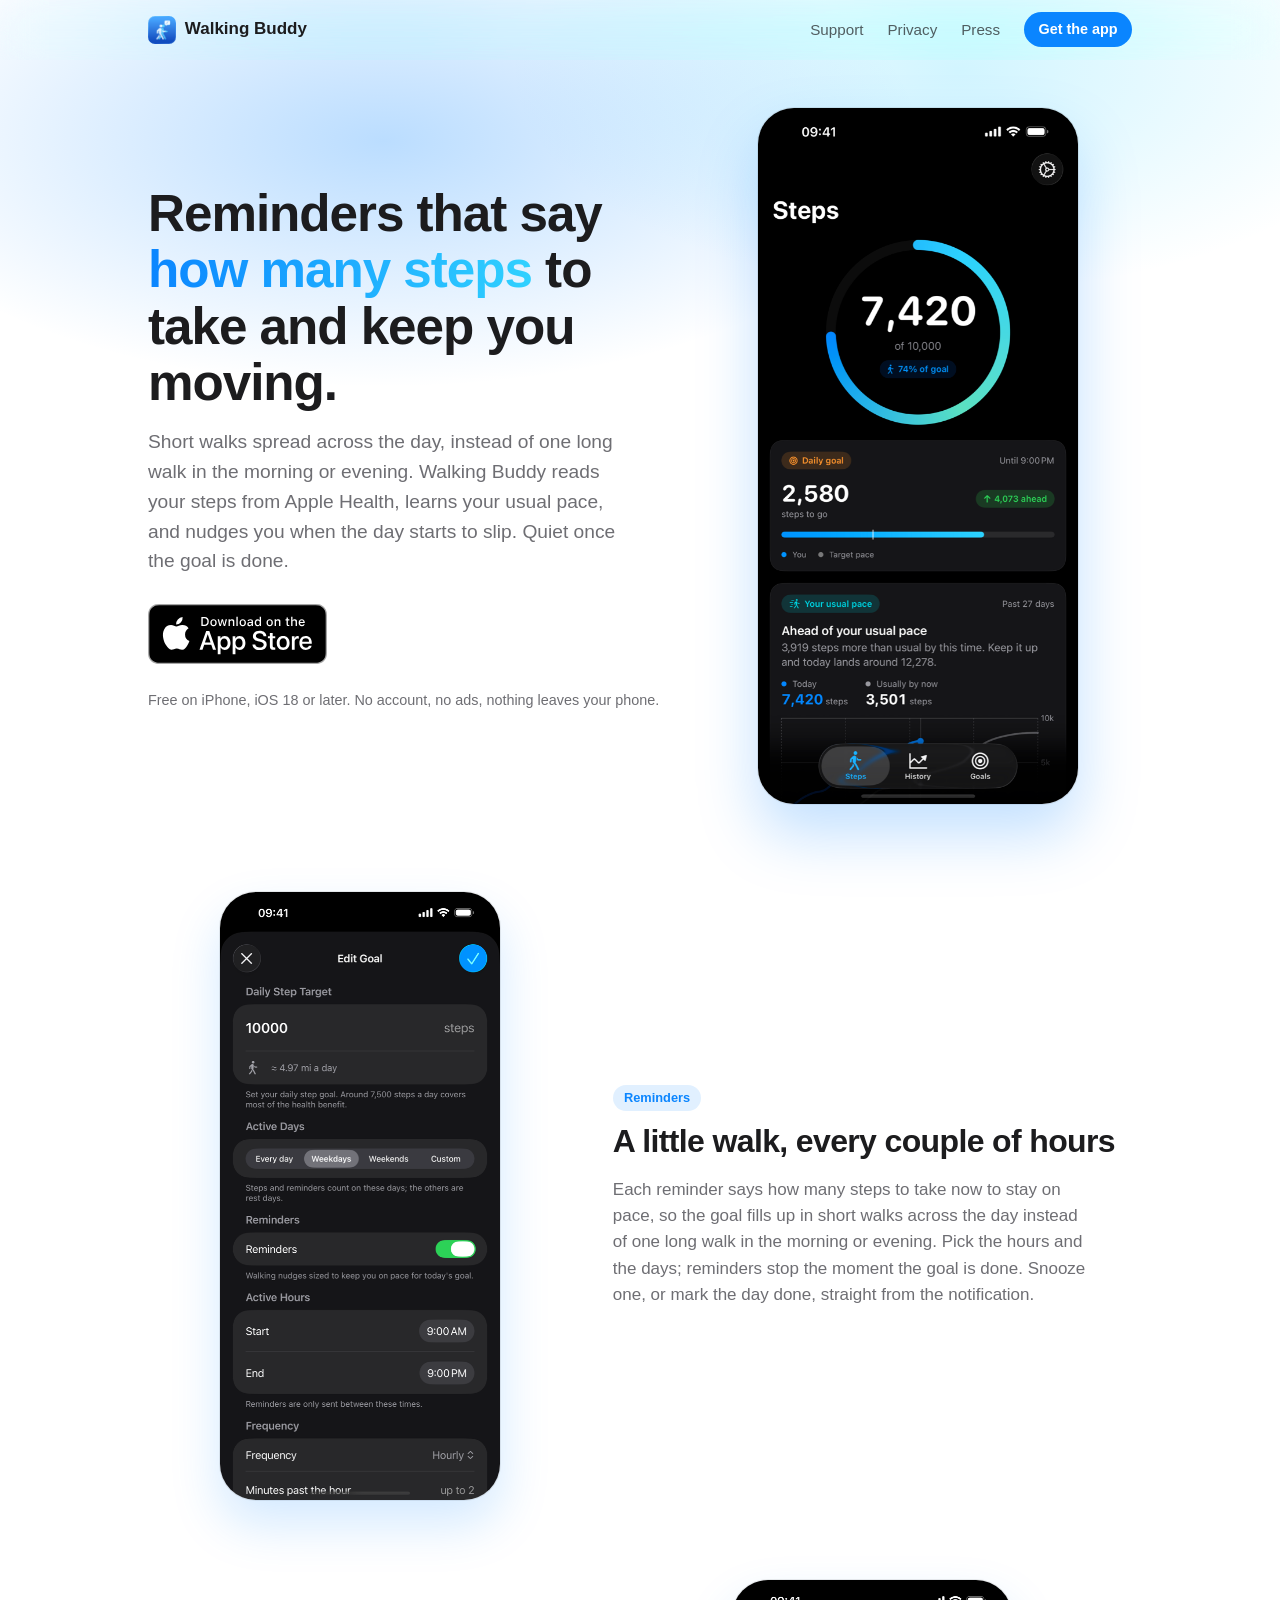
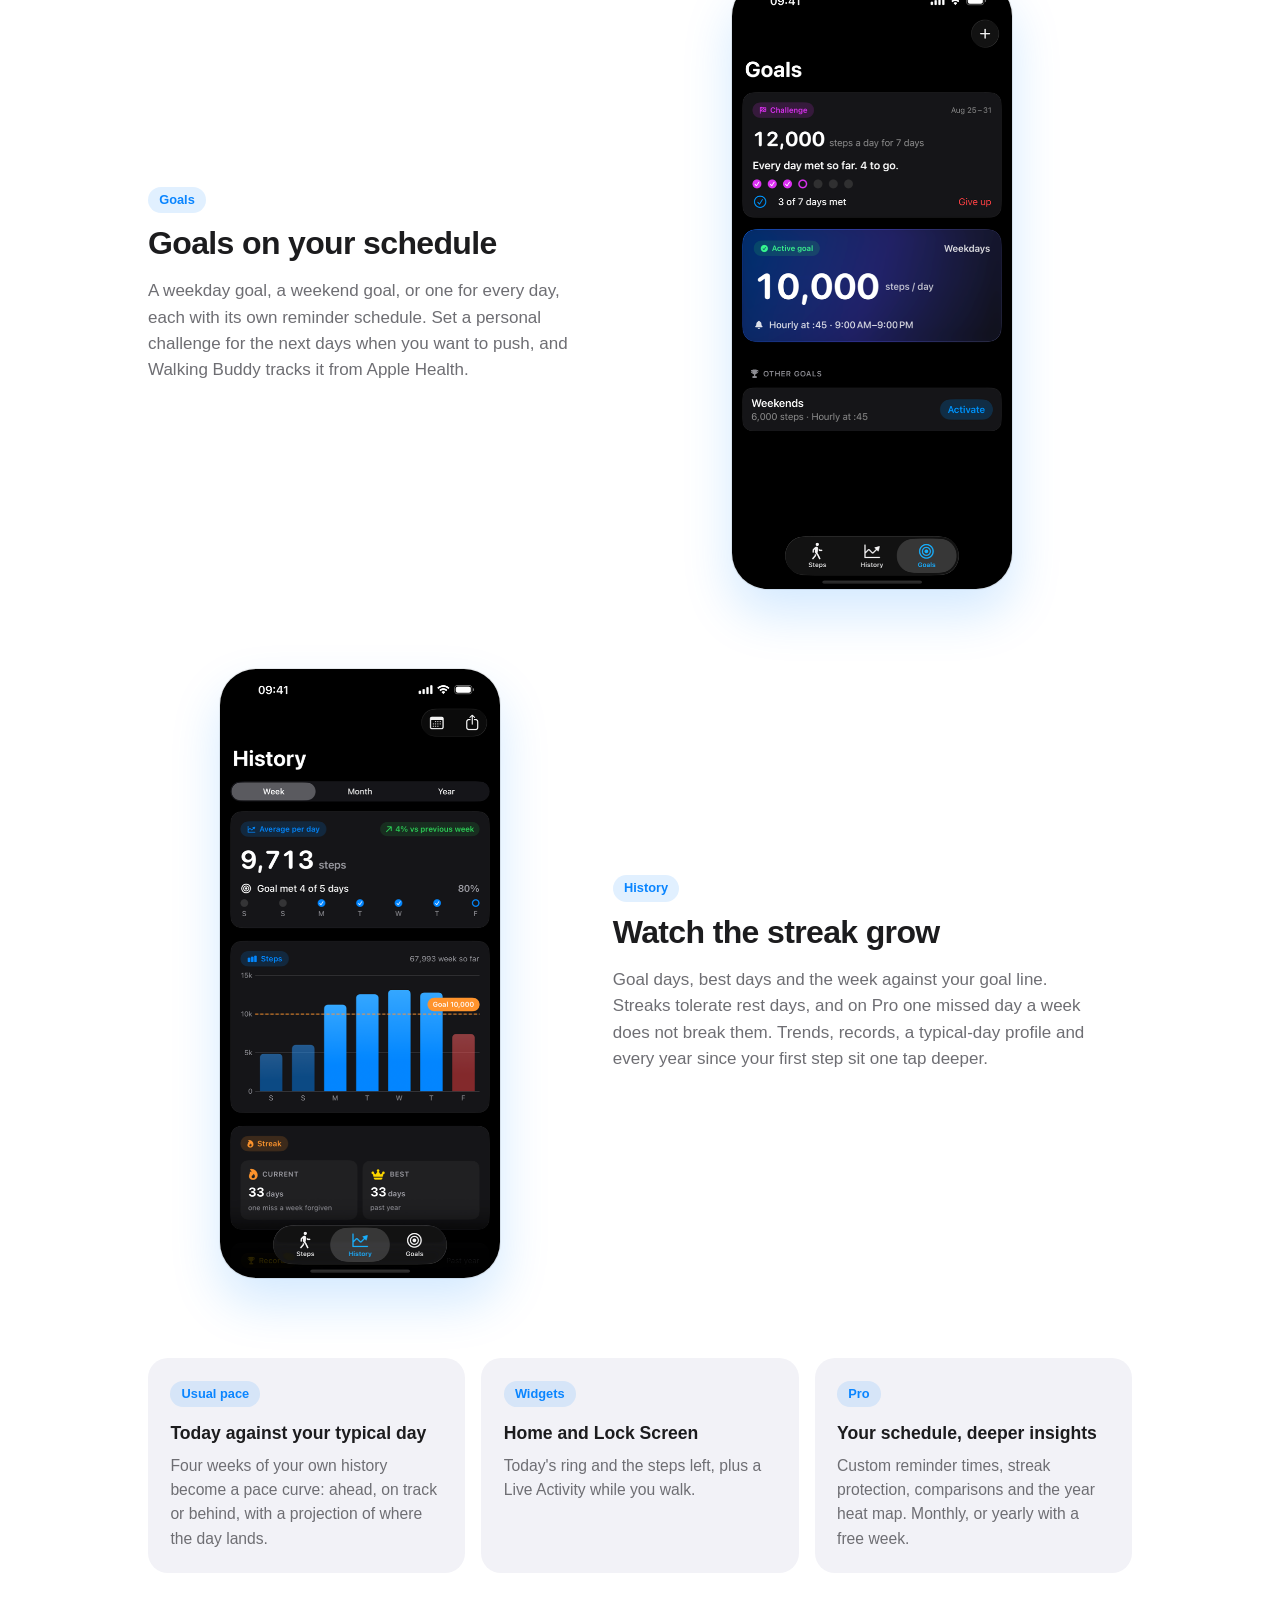
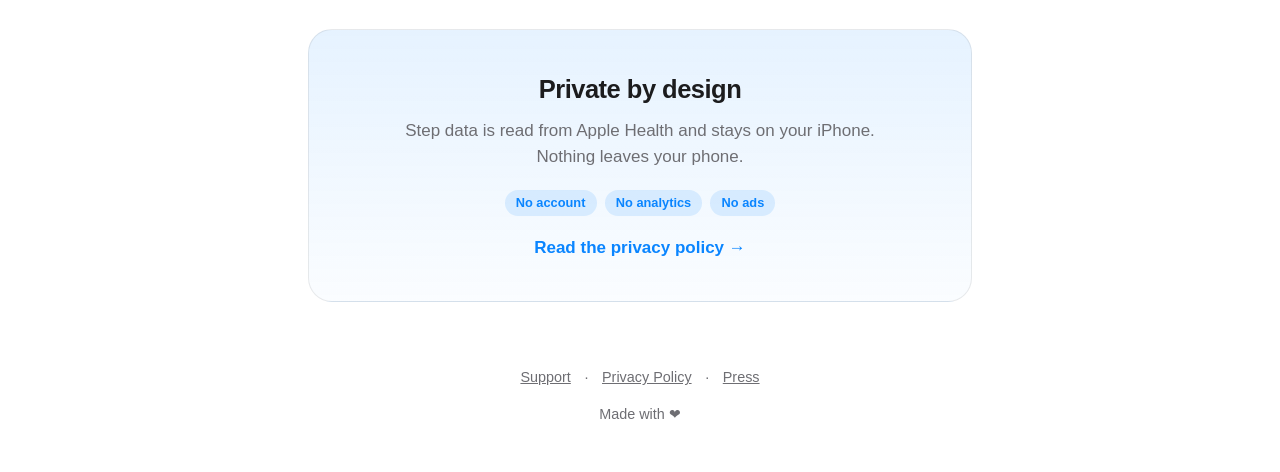
==== index.html @ 95b85346 "WalkingBuddy site @ cb45e1a" ====
<!DOCTYPE html>
<html lang="en">
<head>
  <meta charset="utf-8">
  <meta name="viewport" content="width=device-width, initial-scale=1">
  <title>Walking Buddy: Step Reminders</title>
  <meta name="description" content="Reminders that say how many steps to take and keep you moving. Reads Apple Health, no account, no ads.">
  <meta property="og:title" content="Walking Buddy: Step Reminders">
  <meta property="og:description" content="Reminders that say how many steps to take and keep you moving.">
  <meta property="og:image" content="https://walkingbuddy.koebraam.com/assets/icon.png">
  <link rel="icon" href="/assets/icon.png">
  <link rel="stylesheet" href="/assets/site.css">
</head>
<body class="home">
  <header>
    <div class="wrap">
      <a class="brand" href="/"><img src="/assets/icon.png" alt=""> Walking Buddy</a>
      <nav><a href="/support/">Support</a><a href="/privacy/">Privacy</a><a href="/press/">Press</a><a class="cta" href="https://apps.apple.com/app/id6804229044">Get the app</a></nav>
    </div>
  </header>

  <section class="hero">
    <div class="wrap">
      <div>
        <h1>Reminders that say <span>how many steps</span> to take and keep you moving.</h1>
        <p class="lead">Short walks spread across the day, instead of one long walk in the morning or evening. Walking Buddy reads your steps from Apple Health, learns your usual pace, and nudges you when the day starts to slip. Quiet once the goal is done.</p>
        <a class="badge" href="https://apps.apple.com/app/id6804229044"><img src="/assets/badge.svg" alt="Download on the App Store" width="180" height="60"></a>
        <p class="note">Free on iPhone, iOS 18 or later. No account, no ads, nothing leaves your phone.</p>
      </div>
      <div class="phone"><img src="/assets/01-steps.png" alt="Walking Buddy Steps screen: a progress ring at 7,420 of 10,000 steps, the usual pace card and the hourly chart"></div>
    </div>
  </section>

  <section class="story">
    <div class="wrap row">
      <div class="phone"><img src="/assets/02-reminders.png" alt="Goal editor: 10,000 steps on weekdays, reminders hourly at :45 between 9 AM and 9 PM"></div>
      <div class="copy">
        <span class="tag">Reminders</span>
        <h2>A little walk, every couple of hours</h2>
        <p>Each reminder says how many steps to take now to stay on pace, so the goal fills up in short walks across the day instead of one long walk in the morning or evening. Pick the hours and the days; reminders stop the moment the goal is done. Snooze one, or mark the day done, straight from the notification.</p>
      </div>
    </div>
    <div class="wrap row reverse">
      <div class="phone"><img src="/assets/03-goals.png" alt="Goals: a 12,000-step 7-day challenge with every day met so far, the active weekday goal, and a weekend goal"></div>
      <div class="copy">
        <span class="tag">Goals</span>
        <h2>Goals on your schedule</h2>
        <p>A weekday goal, a weekend goal, or one for every day, each with its own reminder schedule. Set a personal challenge for the next days when you want to push, and Walking Buddy tracks it from Apple Health.</p>
      </div>
    </div>
    <div class="wrap row">
      <div class="phone"><img src="/assets/04-history.png" alt="History week view: average per day, goal met 4 of 5 days, the week's bars against the goal line, and a 33-day streak"></div>
      <div class="copy">
        <span class="tag">History</span>
        <h2>Watch the streak grow</h2>
        <p>Goal days, best days and the week against your goal line. Streaks tolerate rest days, and on Pro one missed day a week does not break them. Trends, records, a typical-day profile and every year since your first step sit one tap deeper.</p>
      </div>
    </div>
  </section>

  <section class="features">
    <div class="wrap grid">
      <div class="card"><span class="tag">Usual pace</span><h3>Today against your typical day</h3><p>Four weeks of your own history become a pace curve: ahead, on track or behind, with a projection of where the day lands.</p></div>
      <div class="card"><span class="tag">Widgets</span><h3>Home and Lock Screen</h3><p>Today's ring and the steps left, plus a Live Activity while you walk.</p></div>
      <div class="card"><span class="tag">Pro</span><h3>Your schedule, deeper insights</h3><p>Custom reminder times, streak protection, comparisons and the year heat map. Monthly, or yearly with a free week.</p></div>
    </div>
  </section>

  <section class="privacy">
    <div class="wrap">
      <div class="panel">
        <h2>Private by design</h2>
        <p>Step data is read from Apple Health and stays on your iPhone. Nothing leaves your phone.</p>
        <div class="pills"><span class="tag">No account</span><span class="tag">No analytics</span><span class="tag">No ads</span></div>
        <a class="more" href="/privacy/">Read the privacy policy &rarr;</a>
      </div>
    </div>
  </section>

  <footer>
    <div class="wrap">
      <a href="/support/">Support</a> · <a href="/privacy/">Privacy Policy</a> · <a href="/press/">Press</a>
      <p>Made with ❤︎</p>
    </div>
  </footer>
</body>
</html>
---- assets/site.css ----
:root {
      --blue: #0a85ff; --aqua: #30d1ff; --ink: #1c1c1e; --muted: #6e6e73;
      --card: #f2f2f7; --bg: #ffffff; --hair: rgba(0,0,0,.08);
    }
    @media (prefers-color-scheme: dark) {
      :root { --ink: #f2f2f7; --muted: #a1a1a6; --card: #1c1c1e; --bg: #000; --hair: rgba(255,255,255,.1); }
    }
    * { box-sizing: border-box; }
    body { margin: 0; background: var(--bg); color: var(--ink);
           font: 17px/1.55 -apple-system, BlinkMacSystemFont, "Segoe UI", sans-serif; }
    a { color: var(--blue); }
    .wrap { max-width: 64rem; margin: 0 auto; padding: 0 1.25rem; }

    /* Header: transparent over the hero glow, frosted once the page scrolls.
       The bottom hairline fades in with a scroll-driven animation; browsers
       without support keep a faint static hairline. */
    header { position: sticky; top: 0; z-index: 10; padding: .75rem 0;
             background: color-mix(in srgb, var(--bg) 72%, transparent);
             -webkit-backdrop-filter: blur(20px) saturate(180%); backdrop-filter: blur(20px) saturate(180%);
             border-bottom: 1px solid var(--hair); }
    @supports (animation-timeline: scroll()) {
      header { border-bottom-color: transparent; background: transparent;
               animation: header-scrolled linear both; animation-timeline: scroll(); animation-range: 0 80px; }
      @keyframes header-scrolled {
        to { border-bottom-color: var(--hair); background: color-mix(in srgb, var(--bg) 72%, transparent); }
      }
    }
    header .wrap { display: flex; align-items: center; justify-content: space-between; }
    .brand { display: flex; align-items: center; gap: .55rem; font-weight: 700; text-decoration: none; color: var(--ink); }
    .brand img { width: 28px; height: 28px; border-radius: 7px; }
    nav { display: flex; align-items: center; gap: 1.5rem; }
    nav a { text-decoration: none; color: var(--ink); opacity: .7; font-size: .95rem; transition: opacity .15s; }
    nav a:hover { opacity: 1; }
    nav a.cta { opacity: 1; color: #fff; background: var(--blue); font-weight: 600; font-size: .9rem;
                padding: .4rem .9rem; border-radius: 999px; transition: background .15s; }
    nav a.cta:hover { background: #0074e4; }

    /* The hero glow lives on the page so it continues under the header. */
    body.home { position: relative; }
    body.home::before { content: ""; position: absolute; left: 0; right: 0; top: 0; height: 44rem;
      pointer-events: none; z-index: -1;
      background: radial-gradient(60% 50% at 30% 20%, rgba(10,133,255,.28), transparent 70%),
                  radial-gradient(50% 45% at 75% 10%, rgba(48,209,255,.22), transparent 70%); }

    .hero { padding: 3rem 0 2rem; }
    .hero .wrap { display: grid; grid-template-columns: 1.1fr .9fr; gap: 2rem; align-items: center; }
    .hero h1 { font-size: clamp(2rem, 5vw, 3.2rem); line-height: 1.1; margin: 0 0 1rem; letter-spacing: -.02em; }
    .hero h1 span { background: linear-gradient(90deg, var(--blue), var(--aqua)); -webkit-background-clip: text; background-clip: text; color: transparent; }
    .hero p.lead { font-size: 1.2rem; color: var(--muted); margin: 0 0 1.5rem; max-width: 30rem; }
    /* Apple's badge: official SVG from toolbox.marketingtools.apple.com,
       shown at its own proportions with clear space, per Apple's
       App Store marketing guidelines. */
    .badge { display: inline-block; margin: .25rem 0; }
    .badge img { display: block; height: 60px; width: auto; }
    .note { font-size: .9rem; color: var(--muted); margin-top: .8rem; }
    .phone { justify-self: center; width: min(320px, 80vw); border-radius: 36px; overflow: hidden;
             box-shadow: 0 30px 60px rgba(10,133,255,.25), 0 0 0 1px var(--hair); }
    .phone img { display: block; width: 100%; }

    .features { padding: 2.5rem 0; }
    .grid { display: grid; grid-template-columns: repeat(3, 1fr); gap: 1rem; }
    .card { background: var(--card); border-radius: 20px; padding: 1.4rem; }
    .card .tag { margin-bottom: .8rem; }
    .card h3 { margin: 0 0 .4rem; font-size: 1.1rem; }
    .card p { margin: 0; color: var(--muted); font-size: .98rem; }

    .story { padding: 1rem 0 0; }
    .story .row { display: grid; grid-template-columns: .9fr 1.1fr; gap: 2.5rem; align-items: center; padding: 2.5rem 1.25rem; }
    .story .row.reverse .phone { order: 2; }
    .story .copy h2 { font-size: clamp(1.5rem, 3vw, 2rem); letter-spacing: -.02em; margin: .4rem 0 .6rem; }
    .story .copy p { color: var(--muted); margin: 0; max-width: 30rem; }
    .story .phone { width: min(280px, 70vw); box-shadow: 0 24px 50px rgba(10,133,255,.18), 0 0 0 1px var(--hair); }
    .tag { display: inline-block; font-size: .8rem; font-weight: 600; color: var(--blue);
           background: rgba(10,133,255,.12); border-radius: 999px; padding: .2rem .7rem; }

    .privacy { padding: 1rem 0 2rem; }
    .privacy .wrap { max-width: 44rem; }
    .privacy .panel { text-align: center; padding: 2.5rem 1.5rem; border-radius: 24px;
      border: 1px solid var(--hair);
      background: linear-gradient(180deg, rgba(10,133,255,.10), rgba(10,133,255,.02)); }
    .privacy h2 { margin: 0 0 .5rem; letter-spacing: -.02em; }
    .privacy p { margin: 0 auto; max-width: 32rem; color: var(--muted); }
    .privacy .pills { display: flex; flex-wrap: wrap; justify-content: center; gap: .5rem; margin: 1.2rem 0; }
    .privacy .more { display: inline-block; text-decoration: none; font-weight: 600; }
    .privacy .more:hover { text-decoration: underline; }

    footer { padding: 2rem 0; text-align: center; color: var(--muted); font-size: .9rem; }
    footer a { margin: 0 .6rem; color: var(--muted); }

    @media (max-width: 720px) {
      .hero .wrap, .grid, .story .row { grid-template-columns: 1fr; }
      .story .row { padding: 1.5rem 1.25rem; }
      .story .row .phone { order: 2; justify-self: center; width: min(240px, 70vw); }
      .story .copy { text-align: center; }
      .story .copy p { margin: 0 auto; }
      .hero { padding-top: 2rem; }
      nav { gap: 1rem; }
      nav a.cta { display: none; }
    }
  
    /* Content pages */
    main.page { padding: 2rem 0 3rem; }
    main.page .wrap { max-width: 44rem; }
    main.page h1 { font-size: clamp(1.8rem, 4vw, 2.4rem); letter-spacing: -.02em; margin: .5rem 0 .3rem; }
    main.page .meta { color: var(--muted); margin: 0 0 1.5rem; }
    main.page h2 { font-size: 1.3rem; margin: 2.2rem 0 .6rem; }
    main.page h3 { font-size: 1.05rem; margin: 1.6rem 0 .3rem; }
    main.page p, main.page li { color: var(--ink); }
    main.page ul { padding-left: 1.2rem; }
    main.page table { border-collapse: collapse; width: 100%; }
    main.page td { padding: .4rem .6rem .4rem 0; vertical-align: top; border-bottom: 1px solid var(--hair); }
    main.page td:first-child { white-space: nowrap; color: var(--muted); }
    main.page code { background: var(--card); padding: .1rem .35rem; border-radius: 6px; font-size: .92em; }
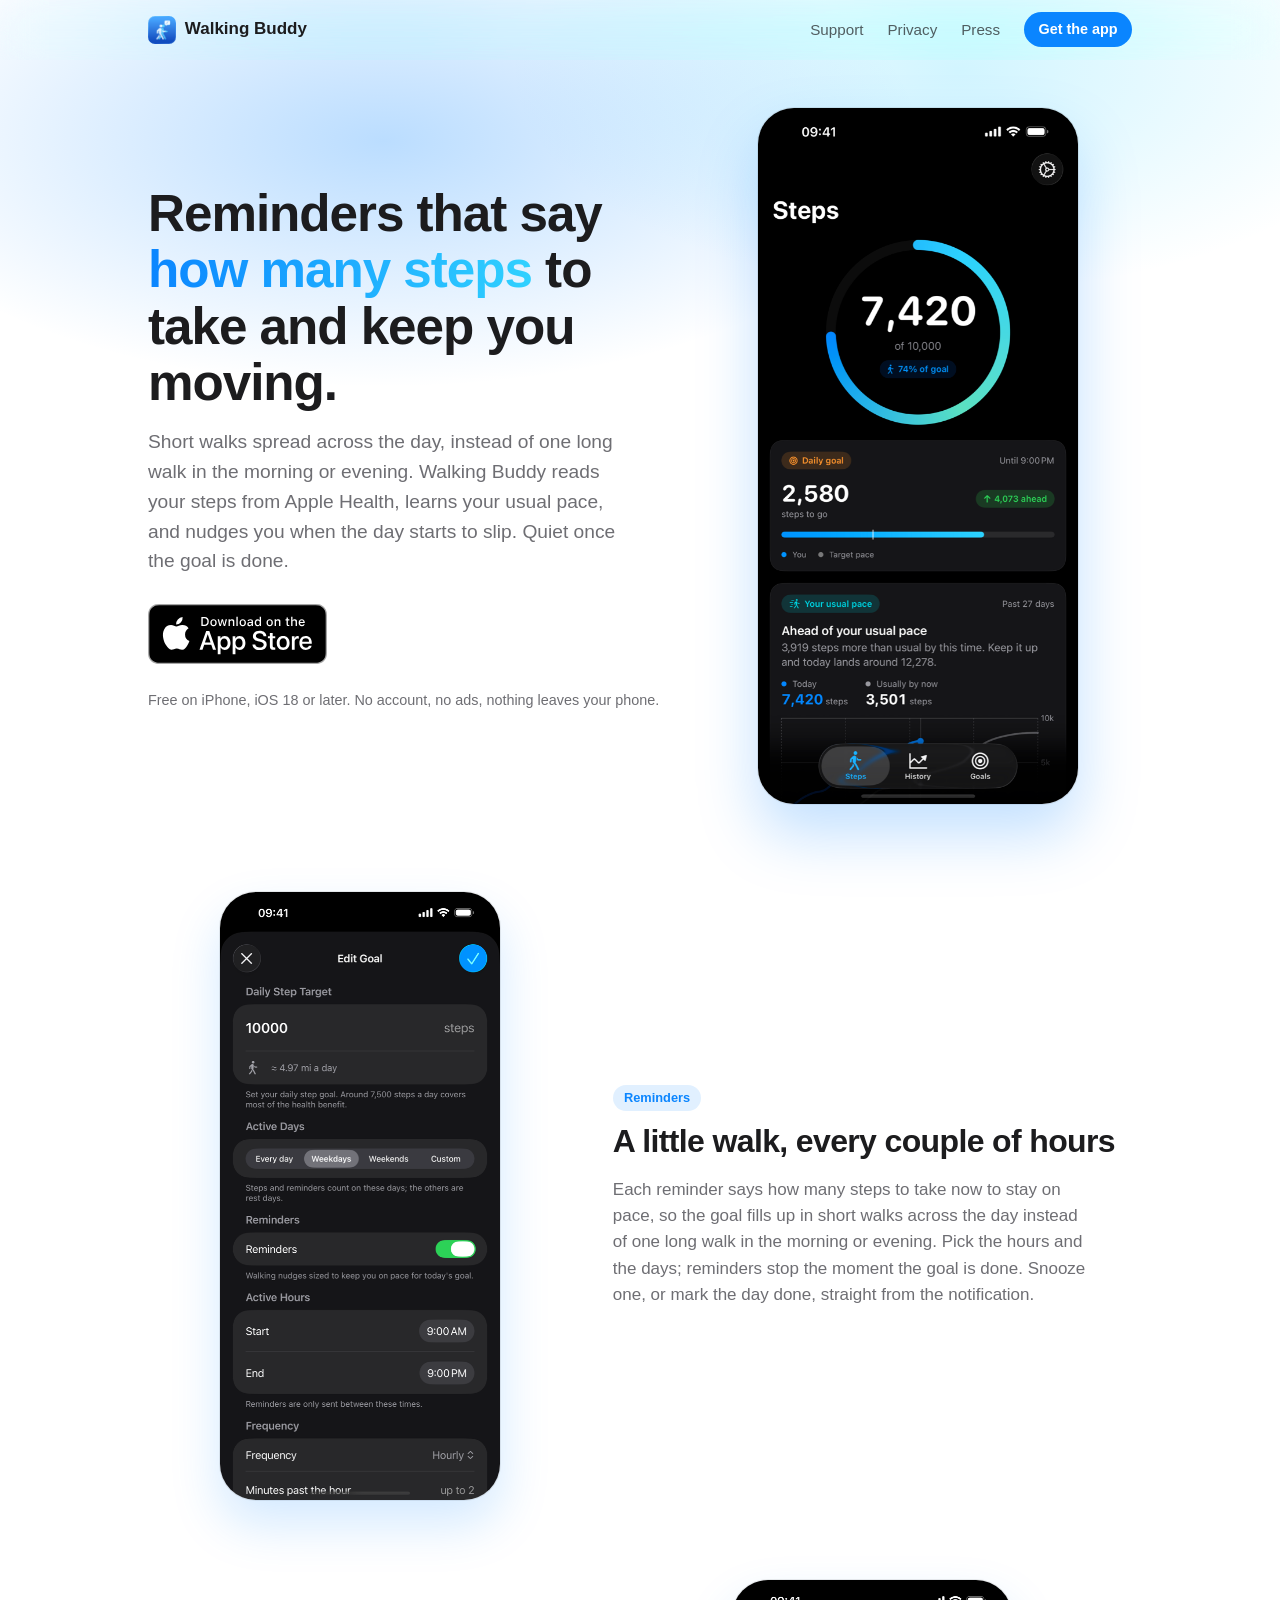
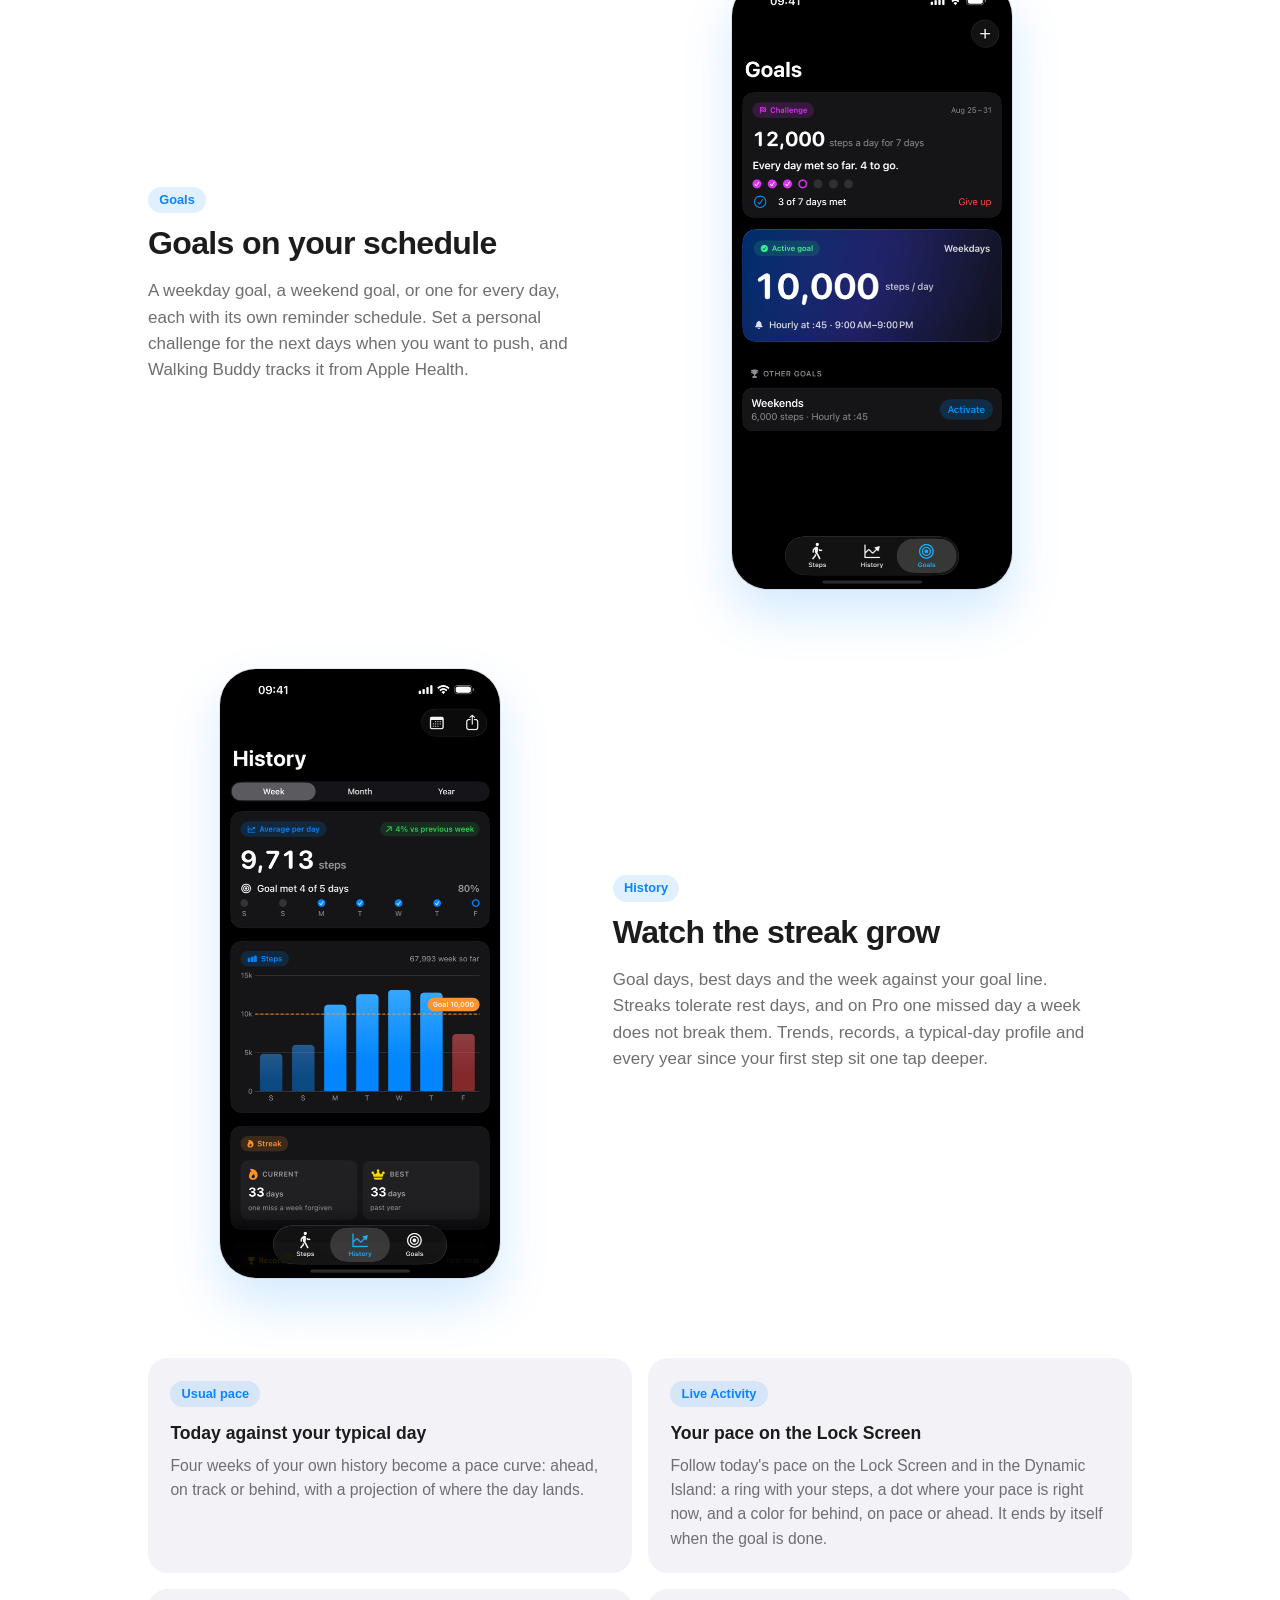
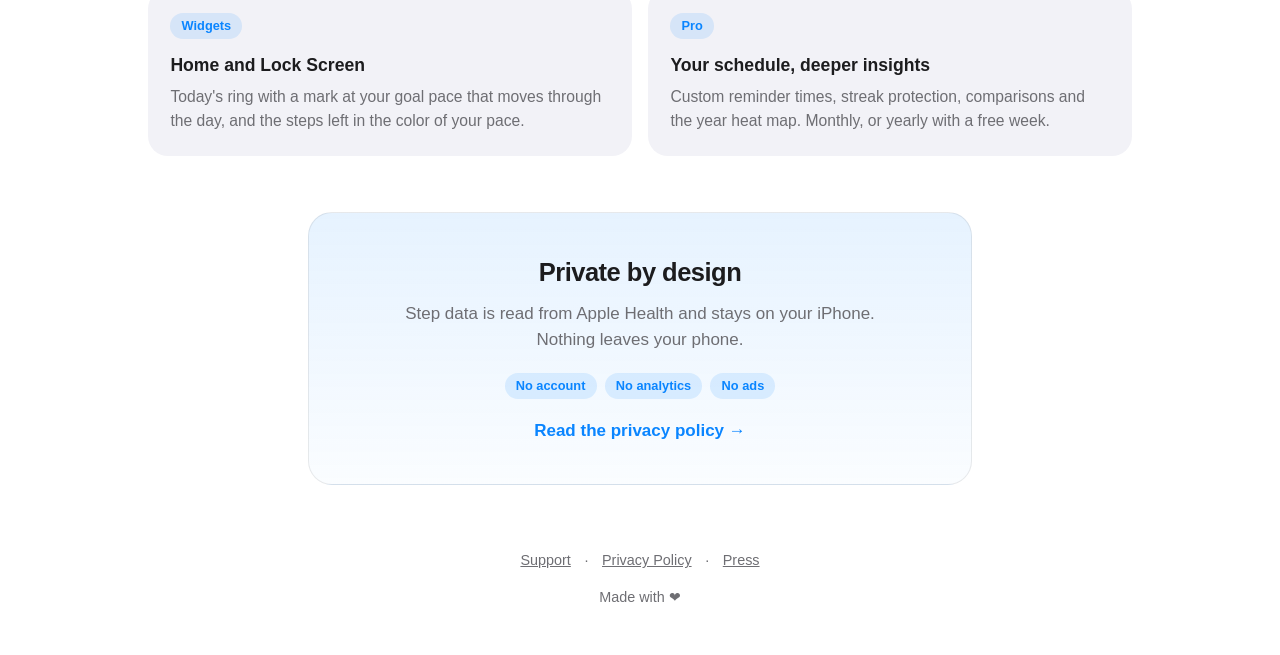
==== commit 9d9581dd: "Deploy site from WalkingBuddy docs/site @ d6871ee" ====
--- a/index.html
+++ b/index.html
@@ -61,7 +61,8 @@
   <section class="features">
     <div class="wrap grid">
       <div class="card"><span class="tag">Usual pace</span><h3>Today against your typical day</h3><p>Four weeks of your own history become a pace curve: ahead, on track or behind, with a projection of where the day lands.</p></div>
-      <div class="card"><span class="tag">Widgets</span><h3>Home and Lock Screen</h3><p>Today's ring and the steps left, plus a Live Activity while you walk.</p></div>
+      <div class="card"><span class="tag">Live Activity</span><h3>Your pace on the Lock Screen</h3><p>Follow today's pace on the Lock Screen and in the Dynamic Island: a ring with your steps, a dot where your pace is right now, and a color for behind, on pace or ahead. It ends by itself when the goal is done.</p></div>
+      <div class="card"><span class="tag">Widgets</span><h3>Home and Lock Screen</h3><p>Today's ring with a mark at your goal pace that moves through the day, and the steps left in the color of your pace.</p></div>
       <div class="card"><span class="tag">Pro</span><h3>Your schedule, deeper insights</h3><p>Custom reminder times, streak protection, comparisons and the year heat map. Monthly, or yearly with a free week.</p></div>
     </div>
   </section>
--- a/assets/site.css
+++ b/assets/site.css
@@ -58,7 +58,7 @@
     .phone img { display: block; width: 100%; }
 
     .features { padding: 2.5rem 0; }
-    .grid { display: grid; grid-template-columns: repeat(3, 1fr); gap: 1rem; }
+    .grid { display: grid; grid-template-columns: repeat(2, 1fr); gap: 1rem; }
     .card { background: var(--card); border-radius: 20px; padding: 1.4rem; }
     .card .tag { margin-bottom: .8rem; }
     .card h3 { margin: 0 0 .4rem; font-size: 1.1rem; }
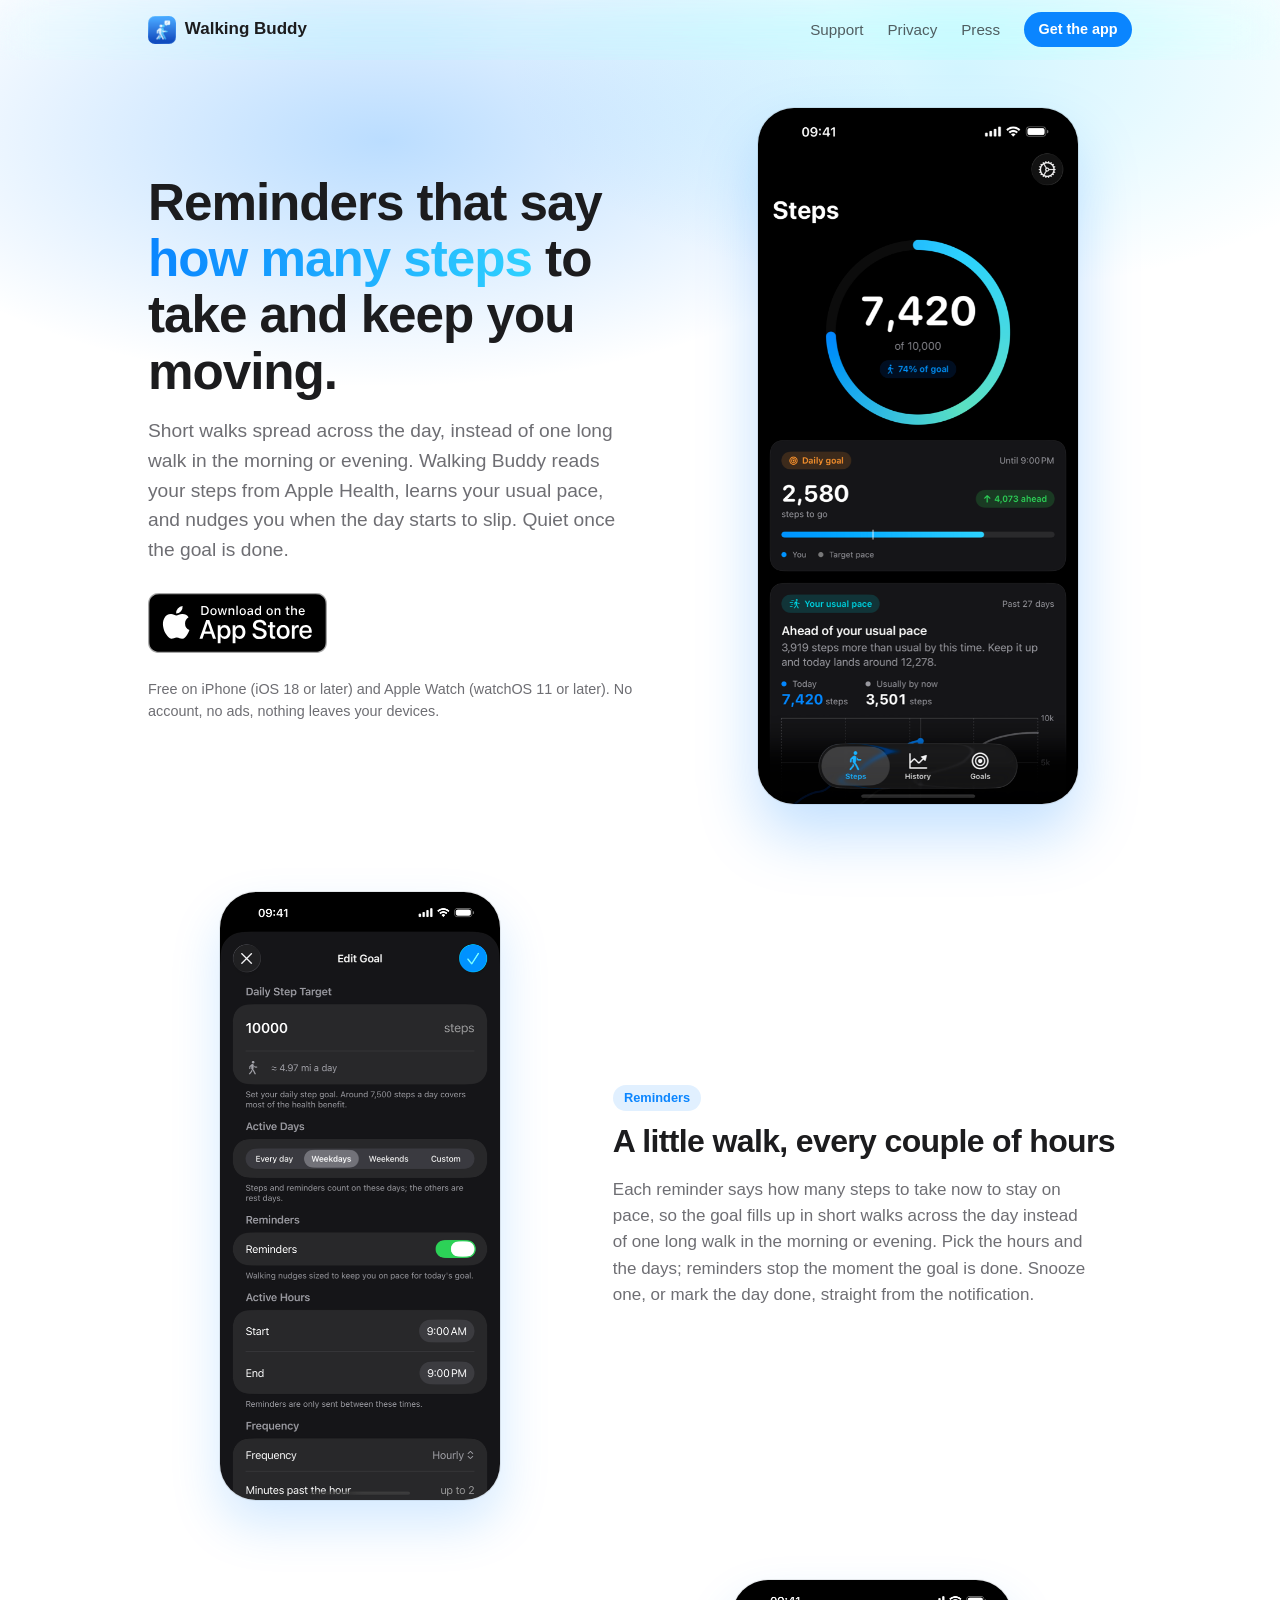
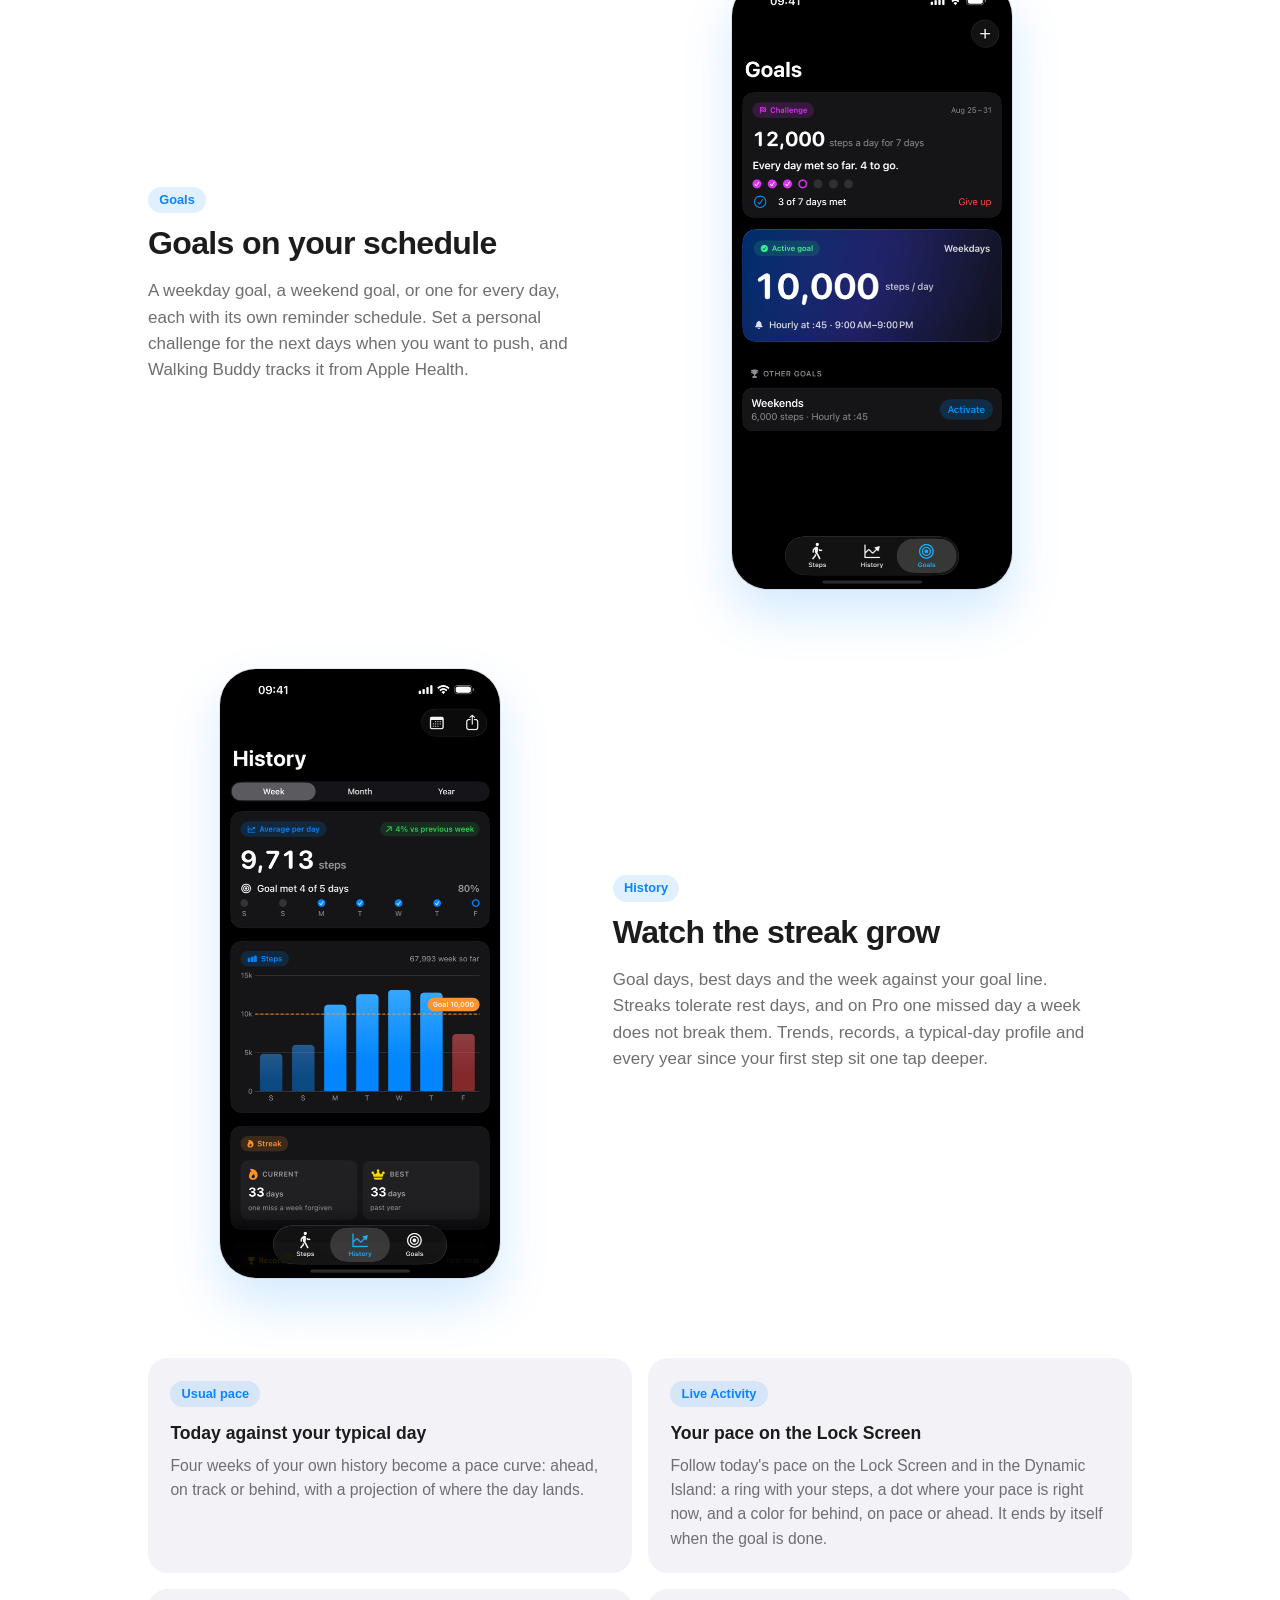
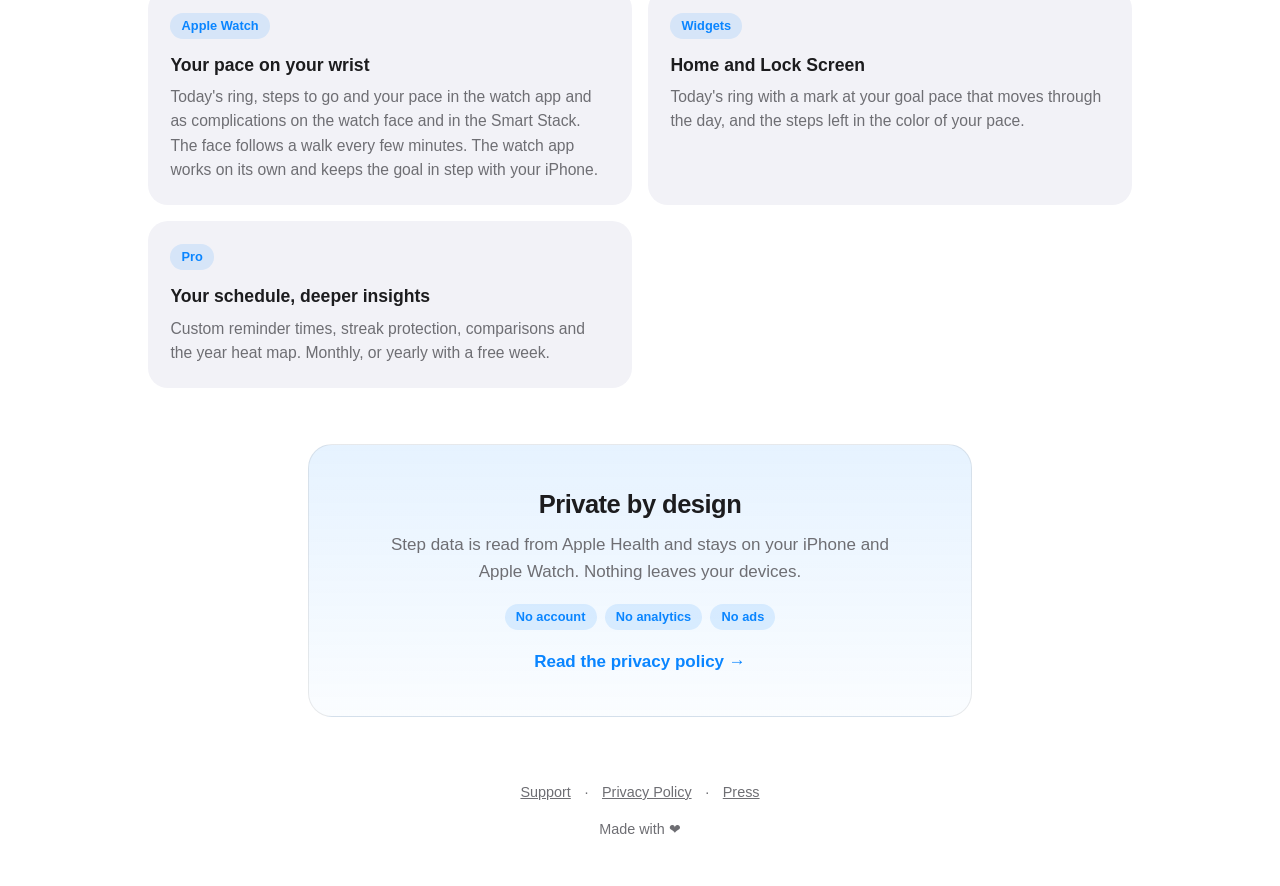
==== commit 07d4f842: "Deploy site from WalkingBuddy docs/site @ 2041838" ====
--- a/index.html
+++ b/index.html
@@ -3,9 +3,9 @@
 <head>
   <meta charset="utf-8">
   <meta name="viewport" content="width=device-width, initial-scale=1">
-  <title>Walking Buddy: Step Reminders</title>
+  <title>Walking Buddy: Pedometer with Step Reminders</title>
   <meta name="description" content="Reminders that say how many steps to take and keep you moving. Reads Apple Health, no account, no ads.">
-  <meta property="og:title" content="Walking Buddy: Step Reminders">
+  <meta property="og:title" content="Walking Buddy: Pedometer with Step Reminders">
   <meta property="og:description" content="Reminders that say how many steps to take and keep you moving.">
   <meta property="og:image" content="https://walkingbuddy.koebraam.com/assets/icon.png">
   <link rel="icon" href="/assets/icon.png">
@@ -25,7 +25,7 @@
         <h1>Reminders that say <span>how many steps</span> to take and keep you moving.</h1>
         <p class="lead">Short walks spread across the day, instead of one long walk in the morning or evening. Walking Buddy reads your steps from Apple Health, learns your usual pace, and nudges you when the day starts to slip. Quiet once the goal is done.</p>
         <a class="badge" href="https://apps.apple.com/app/id6804229044"><img src="/assets/badge.svg" alt="Download on the App Store" width="180" height="60"></a>
-        <p class="note">Free on iPhone, iOS 18 or later. No account, no ads, nothing leaves your phone.</p>
+        <p class="note">Free on iPhone (iOS 18 or later) and Apple Watch (watchOS 11 or later). No account, no ads, nothing leaves your devices.</p>
       </div>
       <div class="phone"><img src="/assets/01-steps.png" alt="Walking Buddy Steps screen: a progress ring at 7,420 of 10,000 steps, the usual pace card and the hourly chart"></div>
     </div>
@@ -62,6 +62,7 @@
     <div class="wrap grid">
       <div class="card"><span class="tag">Usual pace</span><h3>Today against your typical day</h3><p>Four weeks of your own history become a pace curve: ahead, on track or behind, with a projection of where the day lands.</p></div>
       <div class="card"><span class="tag">Live Activity</span><h3>Your pace on the Lock Screen</h3><p>Follow today's pace on the Lock Screen and in the Dynamic Island: a ring with your steps, a dot where your pace is right now, and a color for behind, on pace or ahead. It ends by itself when the goal is done.</p></div>
+      <div class="card"><span class="tag">Apple Watch</span><h3>Your pace on your wrist</h3><p>Today's ring, steps to go and your pace in the watch app and as complications on the watch face and in the Smart Stack. The face follows a walk every few minutes. The watch app works on its own and keeps the goal in step with your iPhone.</p></div>
       <div class="card"><span class="tag">Widgets</span><h3>Home and Lock Screen</h3><p>Today's ring with a mark at your goal pace that moves through the day, and the steps left in the color of your pace.</p></div>
       <div class="card"><span class="tag">Pro</span><h3>Your schedule, deeper insights</h3><p>Custom reminder times, streak protection, comparisons and the year heat map. Monthly, or yearly with a free week.</p></div>
     </div>
@@ -71,7 +72,7 @@
     <div class="wrap">
       <div class="panel">
         <h2>Private by design</h2>
-        <p>Step data is read from Apple Health and stays on your iPhone. Nothing leaves your phone.</p>
+        <p>Step data is read from Apple Health and stays on your iPhone and Apple Watch. Nothing leaves your devices.</p>
         <div class="pills"><span class="tag">No account</span><span class="tag">No analytics</span><span class="tag">No ads</span></div>
         <a class="more" href="/privacy/">Read the privacy policy &rarr;</a>
       </div>
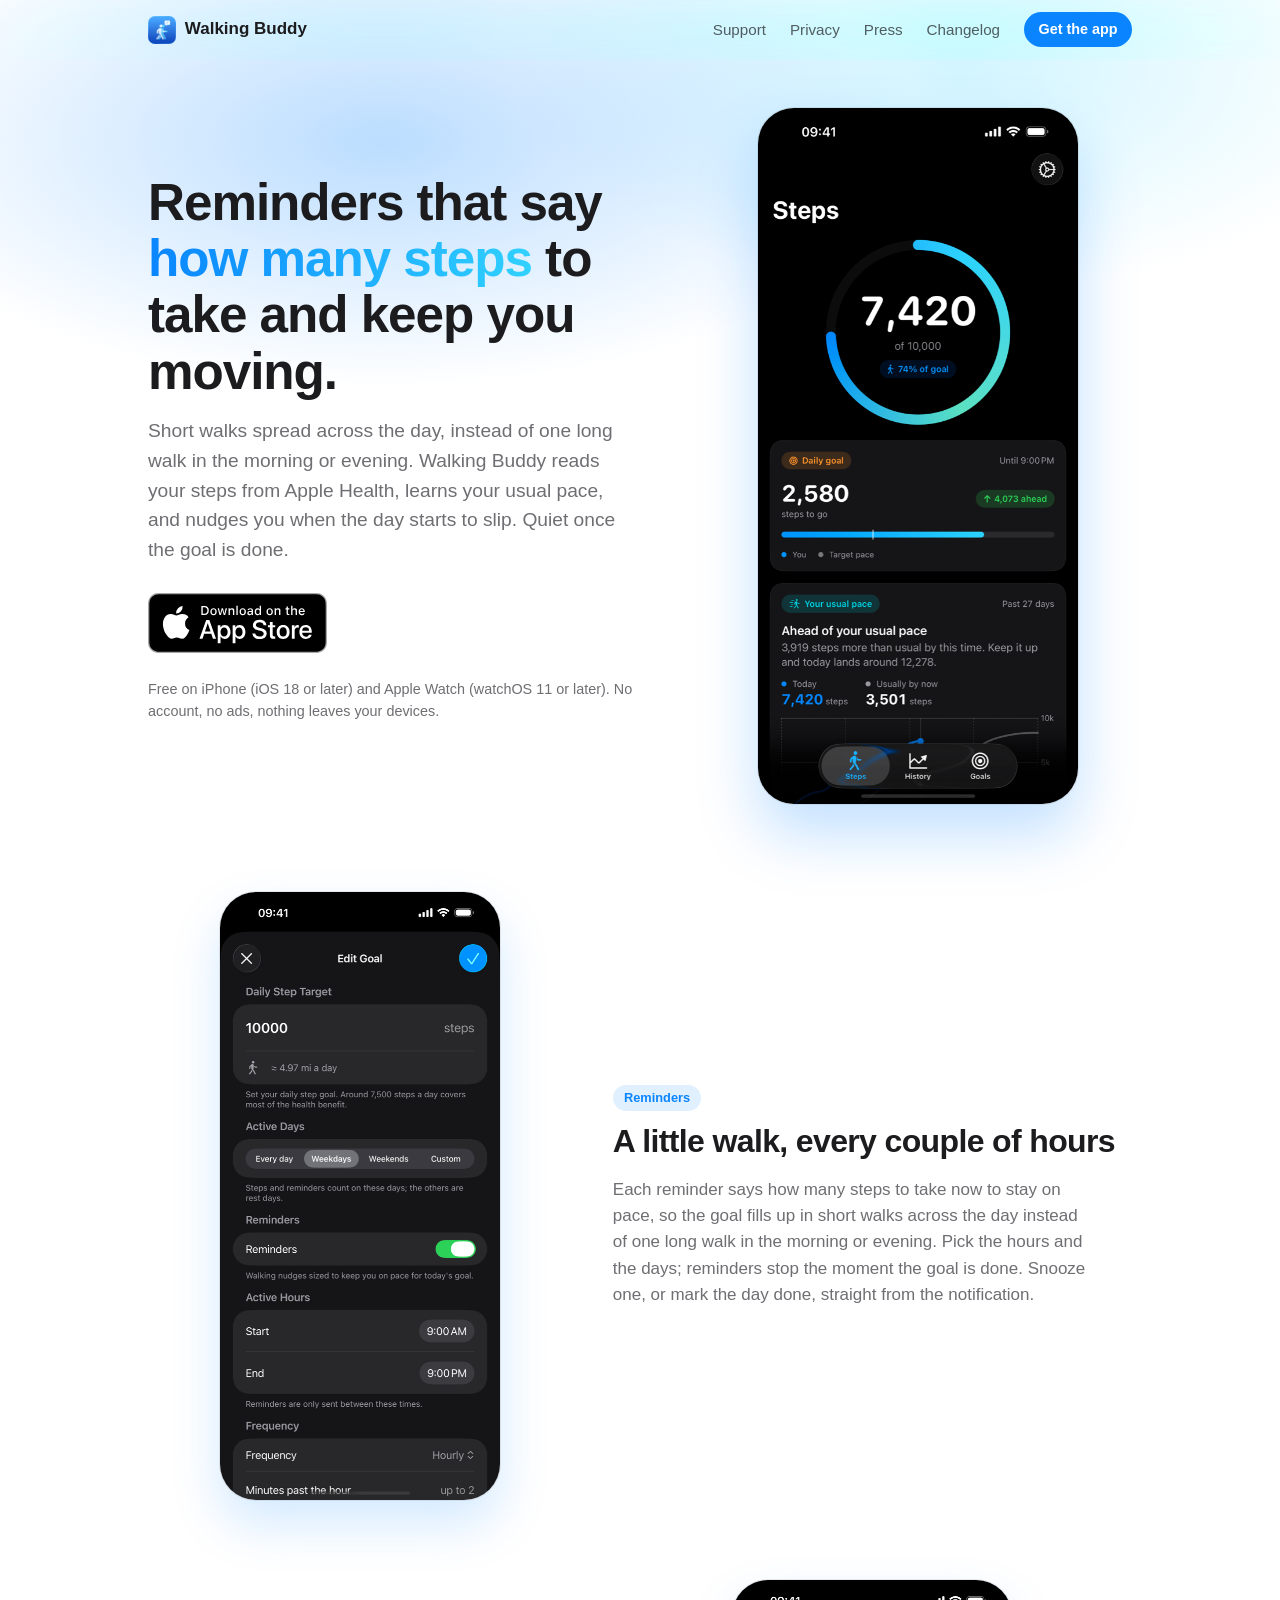
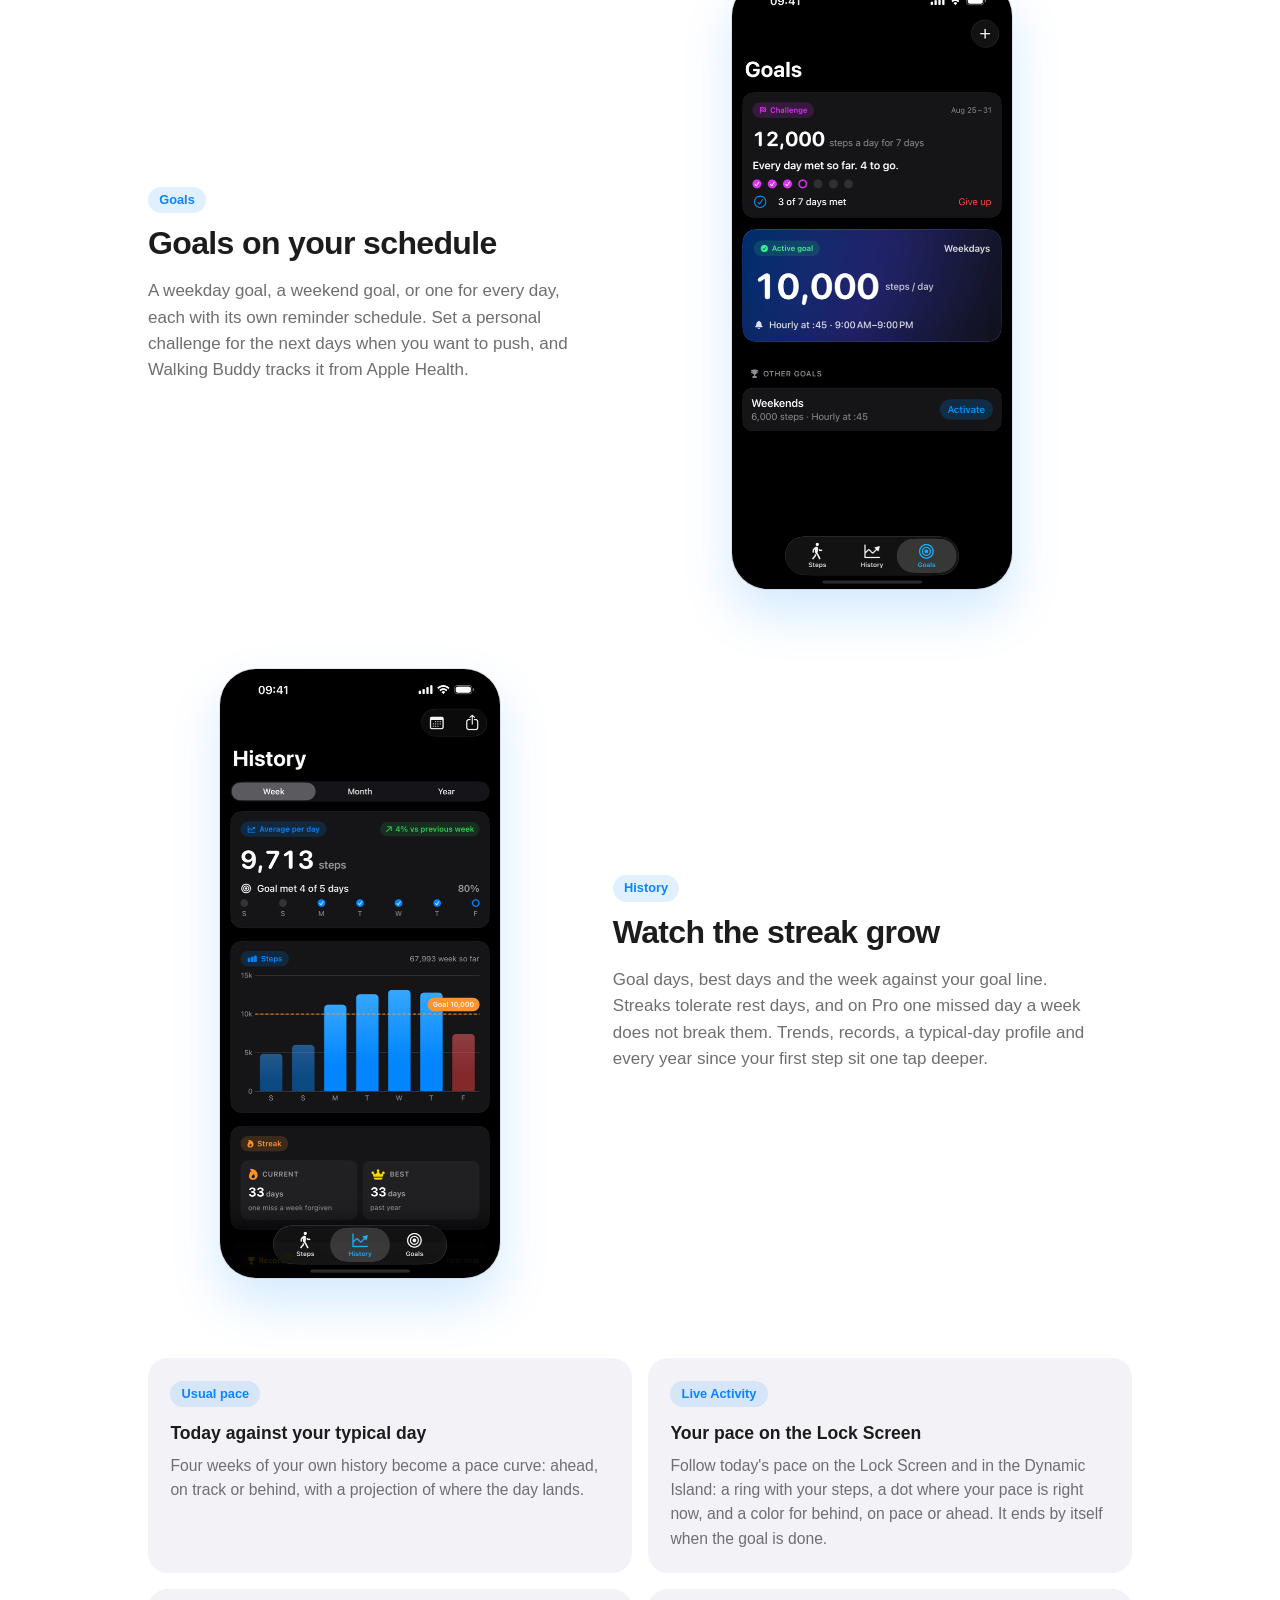
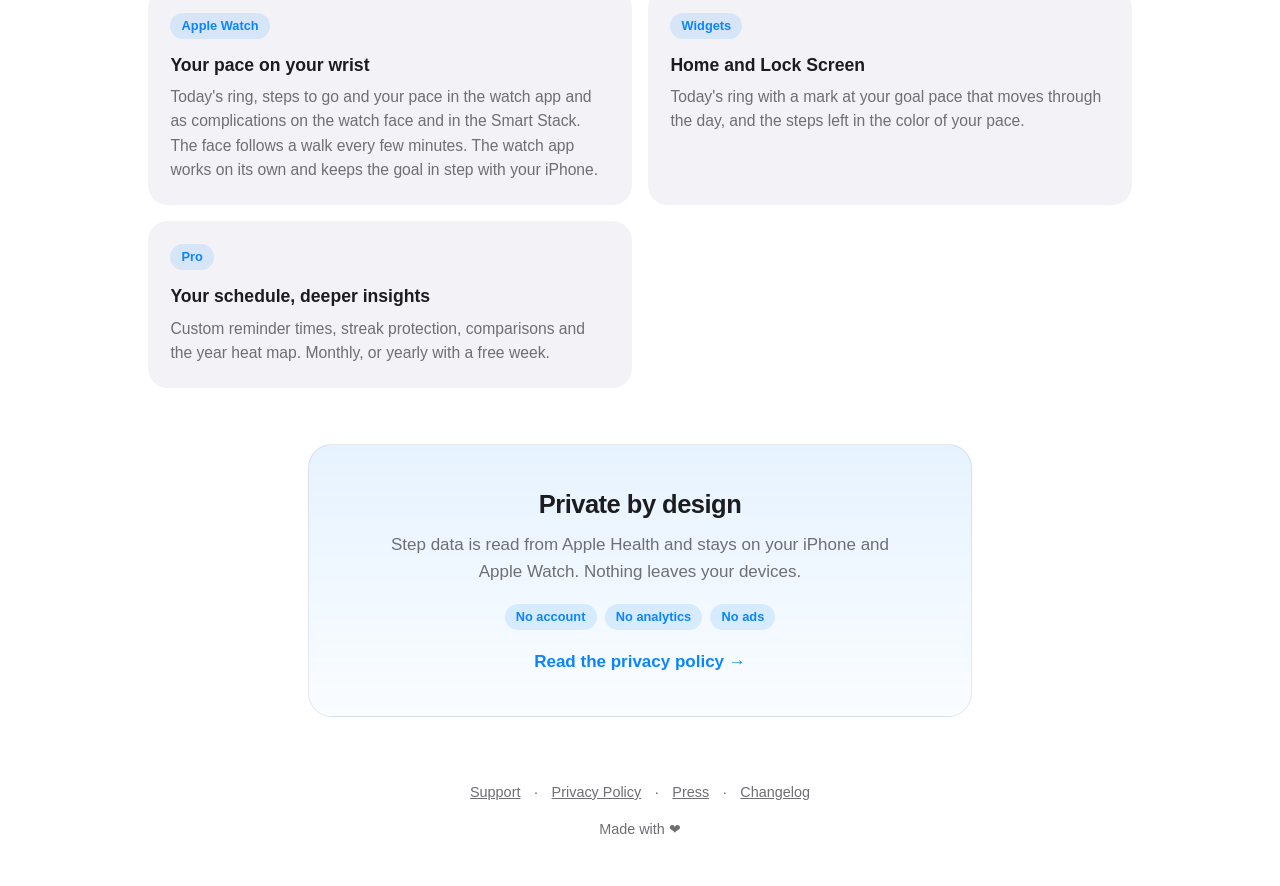
==== commit 0f874e09: "Deploy site from WalkingBuddy docs/site @ e6be926" ====
--- a/index.html
+++ b/index.html
@@ -15,7 +15,7 @@
   <header>
     <div class="wrap">
       <a class="brand" href="/"><img src="/assets/icon.png" alt=""> Walking Buddy</a>
-      <nav><a href="/support/">Support</a><a href="/privacy/">Privacy</a><a href="/press/">Press</a><a class="cta" href="https://apps.apple.com/app/id6804229044">Get the app</a></nav>
+      <nav><a href="/support/">Support</a><a href="/privacy/">Privacy</a><a href="/press/">Press</a><a class="wide" href="/changelog/">Changelog</a><a class="cta" href="https://apps.apple.com/app/id6804229044">Get the app</a></nav>
     </div>
   </header>
 
@@ -81,7 +81,7 @@
 
   <footer>
     <div class="wrap">
-      <a href="/support/">Support</a> · <a href="/privacy/">Privacy Policy</a> · <a href="/press/">Press</a>
+      <a href="/support/">Support</a> · <a href="/privacy/">Privacy Policy</a> · <a href="/press/">Press</a> · <a href="/changelog/">Changelog</a>
       <p>Made with ❤︎</p>
     </div>
   </footer>
--- a/assets/site.css
+++ b/assets/site.css
@@ -95,7 +95,7 @@
       .story .copy p { margin: 0 auto; }
       .hero { padding-top: 2rem; }
       nav { gap: 1rem; }
-      nav a.cta { display: none; }
+      nav a.cta, nav a.wide { display: none; }
     }
   
     /* Content pages */
@@ -103,6 +103,8 @@
     main.page .wrap { max-width: 44rem; }
     main.page h1 { font-size: clamp(1.8rem, 4vw, 2.4rem); letter-spacing: -.02em; margin: .5rem 0 .3rem; }
     main.page .meta { color: var(--muted); margin: 0 0 1.5rem; }
+    /* Changelog: the date sits right under its version. */
+    main.page h2 + .meta { margin: -.3rem 0 .8rem; font-size: .9rem; }
     main.page h2 { font-size: 1.3rem; margin: 2.2rem 0 .6rem; }
     main.page h3 { font-size: 1.05rem; margin: 1.6rem 0 .3rem; }
     main.page p, main.page li { color: var(--ink); }
